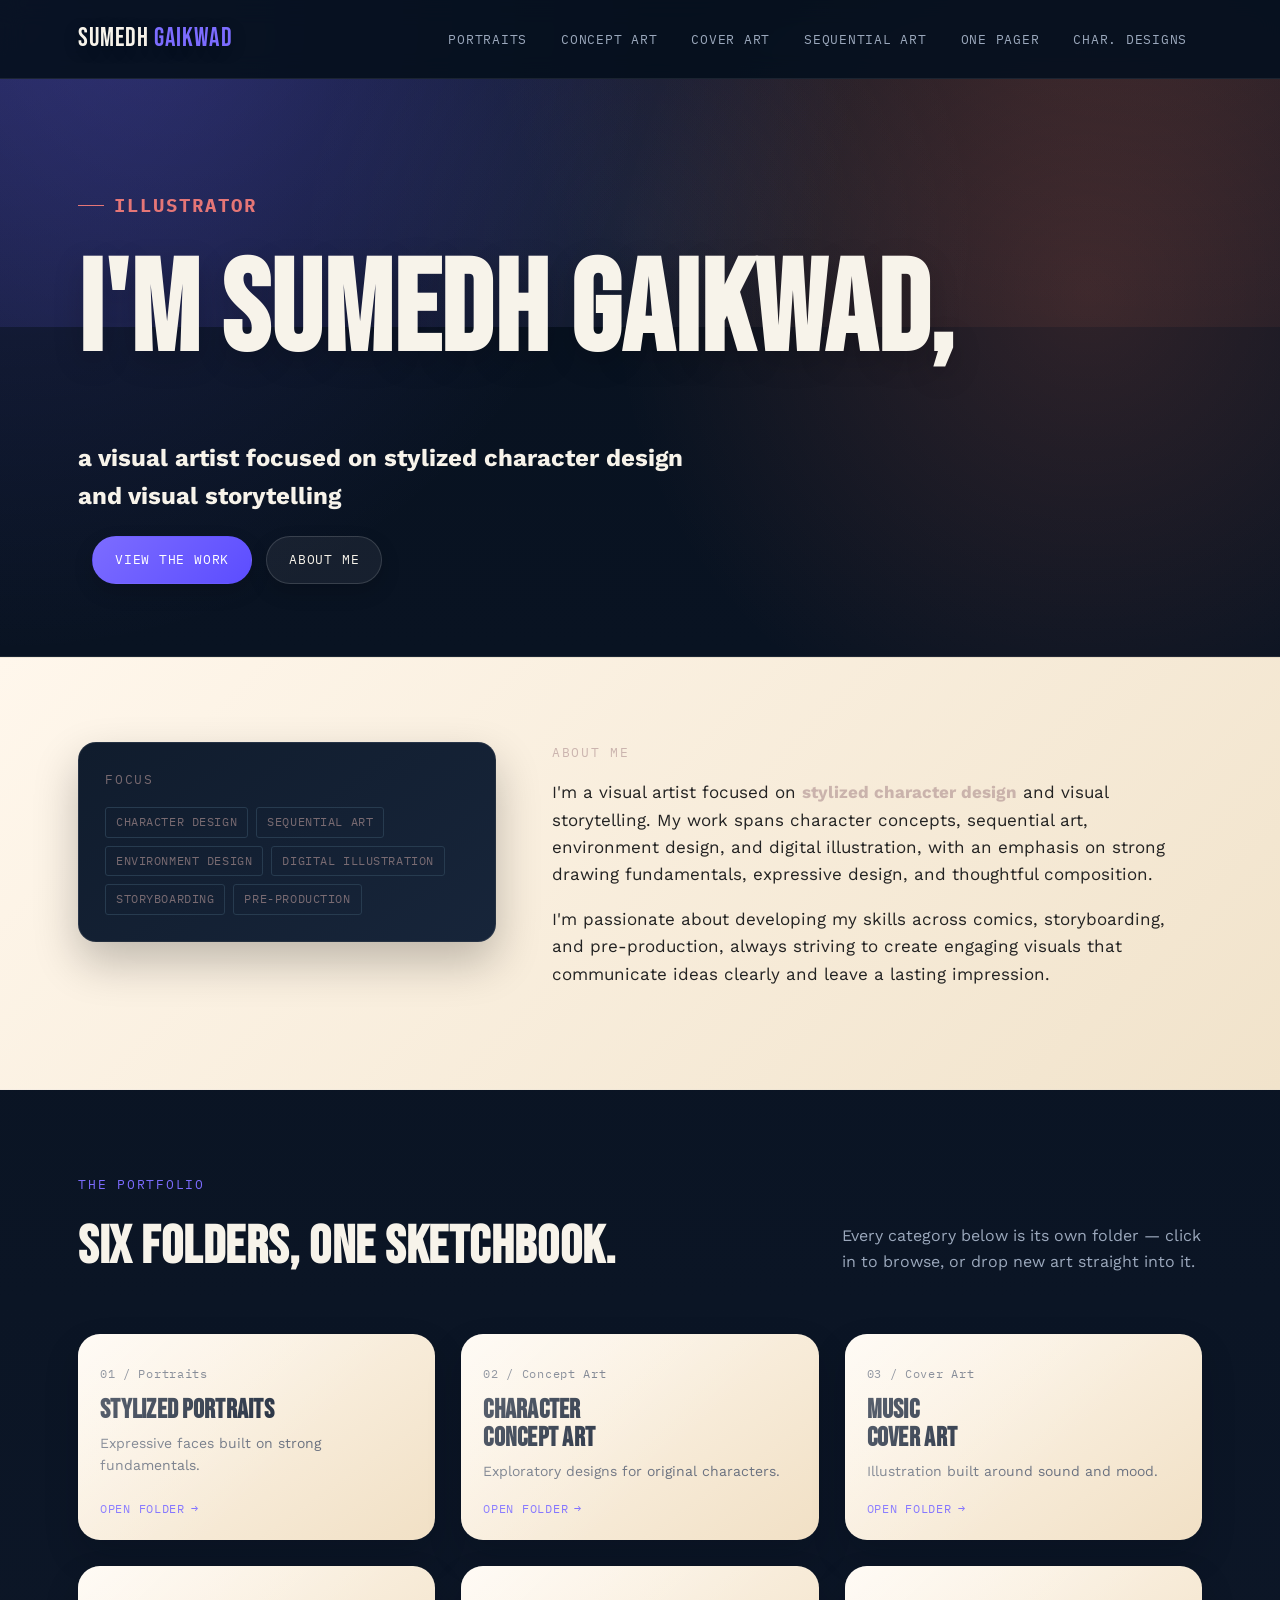
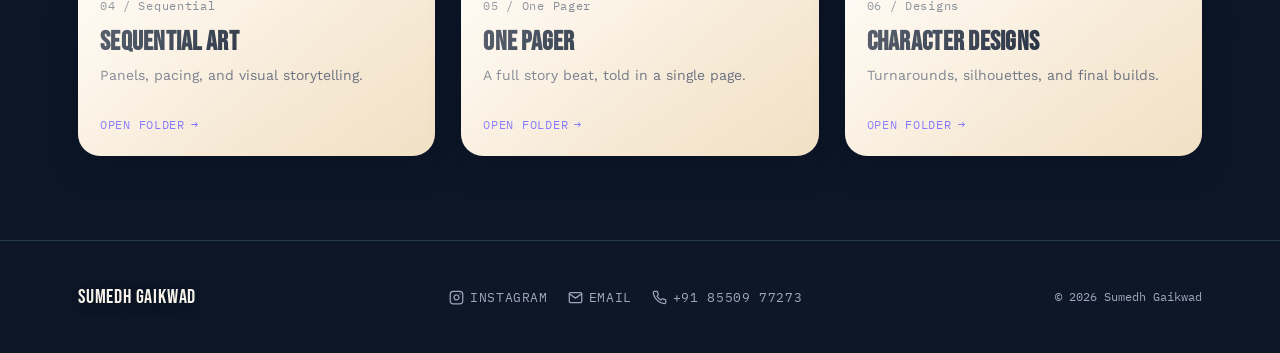
==== index.html @ c186ebf5 "Initial commit" ====
<!DOCTYPE html>
<html lang="en">

<head>
  <meta charset="UTF-8">
  <meta name="viewport" content="width=device-width, initial-scale=1.0">
  <title>Sumedh Gaikwad — Visual Artist Portfolio</title>
  <meta name="description"
    content="Sumedh Gaikwad — stylized character design and visual storytelling. Character concepts, sequential art, environment design, digital illustration.">
  <link rel="preconnect" href="https://fonts.googleapis.com">
  <link
    href="https://fonts.googleapis.com/css2?family=Bebas+Neue&family=Work+Sans:wght@400;500;600;700&family=IBM+Plex+Mono:wght@400;500&display=swap"
    rel="stylesheet">
  <link rel="stylesheet" href="css/style.css">
</head>

<body>

  <header class="site-header">
    <div class="header-inner">
      <a href="index.html" class="brand">SUMEDH <span>GAIKWAD</span></a>
      <button class="nav-toggle" aria-label="Toggle navigation" aria-expanded="false">☰</button>
      <nav class="folder-nav">
        <a href="portraits.html">Portraits</a>
        <a href="character-concept.html">Concept Art</a>
        <a href="music-covers.html">Cover Art</a>
        <a href="sequential-art.html">Sequential Art</a>
        <a href="one-pager.html">One Pager</a>
        <a href="character-designs.html">Char. Designs</a>
      </nav>
    </div>
  </header>

  <section class="hero">
    <div class="wrap">
      <div class="eyebrow">
        <h2>ILLUSTRATOR</h2>
      </div>
      <h1>I'm Sumedh Gaikwad,</h1><br><a>
        <h2>a visual artist focused on <span class="stroke">stylized character design</span><br>and visual storytelling
        </h2>

        <div class="hero-actions">
          <a href="character-designs.html" class="btn btn-primary">View the work</a>
          <a href="#about" class="btn btn-ghost">About me</a>
        </div>
    </div>
  </section>

  <section id="about" class="section-alt">
    <div class="wrap">
      <div class="about-grid">
        <div class="about-card reveal">
          <span class="section-label">Focus</span>
          <div class="tag-row">
            <span class="tag">Character Design</span>
            <span class="tag">Sequential Art</span>
            <span class="tag">Environment Design</span>
            <span class="tag">Digital Illustration</span>
            <span class="tag">Storyboarding</span>
            <span class="tag">Pre-production</span>
          </div>
        </div>
        <div class="about-copy reveal">
          <span class="section-label">About Me</span>
          <p>I'm a visual artist focused on <strong>stylized character design</strong> and visual storytelling. My work
            spans character concepts, sequential art, environment design, and digital illustration, with an emphasis on
            strong drawing fundamentals, expressive design, and thoughtful composition.</p>
          <p>I'm passionate about developing my skills across comics, storyboarding, and pre-production, always striving
            to create engaging visuals that communicate ideas clearly and leave a lasting impression.</p>
        </div>
      </div>
    </div>
  </section>

  <section>
    <div class="wrap">
      <div class="section-head reveal">
        <div>
          <span class="section-label">The Portfolio</span>
          <h2>Six folders, one sketchbook.</h2>
        </div>
        <p class="muted" style="max-width:360px;">Every category below is its own folder — click in to browse, or drop
          new art straight into it.</p>
      </div>

      <div class="folder-grid">
        <a href="portraits.html" class="folder-card reveal">
          <div>
            <span class="fc-index">01 / Portraits</span>
            <h3>Stylized Portraits</h3>
            <p>Expressive faces built on strong fundamentals.</p>
          </div>
          <span class="fc-link">Open folder <span class="arrow">→</span></span>
        </a>

        <a href="character-concept.html" class="folder-card reveal">
          <div>
            <span class="fc-index">02 / Concept Art</span>
            <h3>Character<br>Concept Art</h3>
            <p>Exploratory designs for original characters.</p>
          </div>
          <span class="fc-link">Open folder <span class="arrow">→</span></span>
        </a>

        <a href="music-covers.html" class="folder-card reveal">
          <div>
            <span class="fc-index">03 / Cover Art</span>
            <h3>Music<br>Cover Art</h3>
            <p>Illustration built around sound and mood.</p>
          </div>
          <span class="fc-link">Open folder <span class="arrow">→</span></span>
        </a>

        <a href="sequential-art.html" class="folder-card reveal">
          <div>
            <span class="fc-index">04 / Sequential</span>
            <h3>Sequential Art</h3>
            <p>Panels, pacing, and visual storytelling.</p>
          </div>
          <span class="fc-link">Open folder <span class="arrow">→</span></span>
        </a>

        <a href="one-pager.html" class="folder-card reveal">
          <div>
            <span class="fc-index">05 / One Pager</span>
            <h3>One Pager</h3>
            <p>A full story beat, told in a single page.</p>
          </div>
          <span class="fc-link">Open folder <span class="arrow">→</span></span>
        </a>

        <a href="character-designs.html" class="folder-card reveal">
          <div>
            <span class="fc-index">06 / Designs</span>
            <h3>Character Designs</h3>
            <p>Turnarounds, silhouettes, and final builds.</p>
          </div>
          <span class="fc-link">Open folder <span class="arrow">→</span></span>
        </a>
      </div>
    </div>
  </section>

  <footer class="site-footer">
    <div class="wrap footer-inner">
      <span class="brand">SUMEDH GAIKWAD</span>
      <nav class="footer-links">
        <a href="https://www.instagram.com/sumedh_g_arts?igsh=MWxkZ25kcnlwc3Y3Mg==" target="_blank" rel="noopener"><svg viewBox="0 0 24 24" fill="none" stroke="currentColor" stroke-width="2" stroke-linecap="round" stroke-linejoin="round"><rect x="2" y="2" width="20" height="20" rx="5" ry="5"></rect><path d="M16 11.37A4 4 0 1 1 12.63 8 4 4 0 0 1 16 11.37z"></path><line x1="17.5" y1="6.5" x2="17.51" y2="6.5"></line></svg> Instagram</a>
        <a href="mailto:sumedhgaikwad5123@gmail.com"><svg viewBox="0 0 24 24" fill="none" stroke="currentColor" stroke-width="2" stroke-linecap="round" stroke-linejoin="round"><path d="M4 4h16c1.1 0 2 .9 2 2v12c0 1.1-.9 2-2 2H4c-1.1 0-2-.9-2-2V6c0-1.1.9-2 2-2z"></path><polyline points="22,6 12,13 2,6"></polyline></svg> Email</a>
        <a href="tel:+918550977273"><svg viewBox="0 0 24 24" fill="none" stroke="currentColor" stroke-width="2" stroke-linecap="round" stroke-linejoin="round"><path d="M22 16.92v3a2 2 0 0 1-2.18 2 19.79 19.79 0 0 1-8.63-3.07 19.5 19.5 0 0 1-6-6 19.79 19.79 0 0 1-3.07-8.67A2 2 0 0 1 4.11 2h3a2 2 0 0 1 2 1.72 12.84 12.84 0 0 0 .7 2.81 2 2 0 0 1-.45 2.11L8.09 9.91a16 16 0 0 0 6 6l1.27-1.27a2 2 0 0 1 2.11-.45 12.84 12.84 0 0 0 2.81.7A2 2 0 0 1 22 16.92z"></path></svg> +91 85509 77273</a>
      </nav>
      <span class="muted" style="font-family: var(--mono); font-size: 12px;">© <span id="year"></span> Sumedh Gaikwad</span>
    </div>
  </footer>

  <script src="js/main.js"></script>
</body>

</html>
---- css/style.css ----
/* ===========================================================
   Sumedh Gaikwad — Portfolio
   Design tokens
   =========================================================== */
:root{
  --ink:        #07111F;
  --ink-soft:   #101C2D;
  --ink-elev:   #17253A;
  --paper:      #FFF7EC;
  --paper-dim:  #F4E4CC;
  --line:       #273B4F;
  --line-paper: #D7B98A;
  --ink-text:   #F7F3EA;
  --paper-text: #1E293B;
  --muted:      #9BA8BC;
  --muted-paper:#6B7280;
  --accent:     #7C6CFF;
  --accent-2:   #FF7A59;
  --accent-3:   #22C7A6;

  --display: 'Bebas Neue', 'Arial Narrow', sans-serif;
  --body:    'Work Sans', -apple-system, BlinkMacSystemFont, sans-serif;
  --mono:    'IBM Plex Mono', 'Courier New', monospace;

  --max: 1180px;
  --radius: 18px;
  --shadow: 0 20px 45px rgba(0,0,0,0.24);
}

*{ box-sizing: border-box; }
html{ scroll-behavior: smooth; }

body{
  margin:0;
  background:
    radial-gradient(circle at top left, rgba(124,108,255,0.18), transparent 28%),
    radial-gradient(circle at 85% 15%, rgba(255,122,89,0.16), transparent 24%),
    linear-gradient(180deg, var(--ink) 0%, #0D1728 100%);
  color: var(--ink-text);
  font-family: var(--body);
  font-size: 16px;
  line-height: 1.6;
  -webkit-font-smoothing: antialiased;
}

img{ max-width:100%; display:block; }
a{ color: inherit; text-decoration: none; }

@media (prefers-reduced-motion: reduce){
  *{ animation-duration: 0.001ms !important; animation-iteration-count: 1 !important; transition-duration: 0.001ms !important; scroll-behavior:auto !important; }
}

:focus-visible{
  outline: 2px solid var(--accent);
  outline-offset: 3px;
}

.wrap{
  max-width: var(--max);
  margin: 0 auto;
  padding: 0 28px;
}

/* ===========================================================
   Header / Folder-tab navigation (signature element)
   =========================================================== */
.site-header{
  position: sticky;
  top: 0;
  z-index: 50;
  background: rgba(7, 17, 31, 0.85);
  backdrop-filter: blur(12px);
  border-bottom: 1px solid rgba(255,255,255,0.08);
}

.header-inner{
  display:flex;
  align-items: center;
  justify-content: space-between;
  gap: 24px;
  padding: 18px 28px;
  max-width: var(--max);
  margin: 0 auto;
}

.brand{
  font-family: var(--display);
  font-size: 26px;
  letter-spacing: 0.04em;
  white-space: nowrap;
  text-shadow: 0 4px 16px rgba(0,0,0,0.25);
}
.brand span{ color: var(--accent); }

.nav-toggle{
  display:none;
  background:none;
  border: 1px solid var(--line);
  color: var(--ink-text);
  width: 42px;
  height: 38px;
  border-radius: 4px;
  font-size: 18px;
  cursor: pointer;
}

.folder-nav{
  display:flex;
  gap: 4px;
  flex-wrap: wrap;
}

.folder-nav a{
  position: relative;
  font-family: var(--mono);
  font-size: 12.5px;
  text-transform: uppercase;
  letter-spacing: 0.06em;
  color: var(--muted);
  padding: 9px 14px 8px;
  border: 1px solid transparent;
  border-radius: 999px;
  transition: color .18s ease, background .18s ease, transform .18s ease;
}

.folder-nav a:hover{
  color: var(--ink-text);
  background: var(--ink-soft);
}

.folder-nav a.active{
  color: var(--ink);
  background: var(--paper);
}

/* ===========================================================
   Hero
   =========================================================== */
.hero{
  position: relative;
  padding: 96px 0 72px;
  overflow: hidden;
  border-bottom: 1px solid rgba(255,255,255,0.08);
}

.hero::before{
  content:"";
  position:absolute;
  inset: -40% -10% auto -10%;
  height: 480px;
  background:
    radial-gradient(circle at 18% 30%, rgba(108,99,255,0.26), transparent 55%),
    radial-gradient(circle at 82% 10%, rgba(255,122,89,0.18), transparent 50%),
    radial-gradient(circle at 50% 80%, rgba(255,255,255,0.05), transparent 40%);
  pointer-events:none;
}

.eyebrow{
  font-family: var(--mono);
  font-size: 12.5px;
  letter-spacing: 0.16em;
  text-transform: uppercase;
  color: var(--accent-2);
  display:flex;
  align-items:center;
  gap: 10px;
  margin-bottom: 18px;
}
.eyebrow::before{
  content:"";
  width: 26px;
  height: 1px;
  background: var(--accent-2);
}

.hero h1{
  font-family: var(--display);
  font-size: clamp(58px, 10vw, 128px);
  line-height: 0.92;
  letter-spacing: 0.01em;
  margin: 0 0 22px;
  position: relative;
  z-index: 1;
  text-shadow: 0 10px 30px rgba(0,0,0,0.2);
}
.hero h1 .stroke{
  -webkit-text-stroke: 1.5px var(--ink-text);
  color: transparent;
}

.hero-sub{
  max-width: 640px;
  font-size: 18px;
  color: var(--muted);
  margin-bottom: 34px;
}

.hero-actions{
  display:flex;
  gap: 14px;
  flex-wrap: wrap;
}

.btn{
  font-family: var(--mono);
  font-size: 13px;
  text-transform: uppercase;
  letter-spacing: 0.06em;
  padding: 13px 22px;
  border-radius: 999px;
  border: 1px solid rgba(255,255,255,0.14);
  cursor: pointer;
  transition: transform .15s ease, background .15s ease, border-color .15s ease, box-shadow .15s ease;
  display:inline-flex;
  align-items:center;
  gap: 8px;
  box-shadow: 0 8px 20px rgba(0,0,0,0.16);
}
.btn:hover{ transform: translateY(-2px); }

.btn-primary{
  background: linear-gradient(135deg, var(--accent) 0%, #5C4DFF 100%);
  border-color: transparent;
  color: #fff;
}
.btn-primary:hover{ background: linear-gradient(135deg, #5C4DFF 0%, var(--accent) 100%); }

.btn-ghost{
  background: rgba(255,255,255,0.06);
  color: var(--ink-text);
}
.btn-ghost:hover{ border-color: rgba(255,255,255,0.28); background: rgba(255,255,255,0.1); }

/* ===========================================================
   Section scaffolding
   =========================================================== */
section{ padding: 84px 0; }
.section-alt{
  background: linear-gradient(135deg, #FFF7EC 0%, #F1E3CB 100%);
  color: var(--paper-text);
  border-top: 1px solid rgba(0,0,0,0.04);
  border-bottom: 1px solid rgba(0,0,0,0.04);
}
.section-alt .muted{ color: var(--muted-paper); }
.section-alt .divider{ background: var(--line-paper); }
.section-alt .section-label,
.section-alt .about-copy p,
.section-alt .about-copy strong,
.section-alt .about-copy .tag,
.section-alt .about-card .tag,
.section-alt .about-card .section-label{
  color: #b19393a4;
}
.section-alt .about-copy p{
  color: #222222;
}

.section-head{
  display:flex;
  justify-content: space-between;
  align-items: flex-end;
  gap: 24px;
  margin-bottom: 44px;
  flex-wrap: wrap;
}

.section-label{
  font-family: var(--mono);
  font-size: 12.5px;
  letter-spacing: 0.14em;
  text-transform: uppercase;
  color: var(--accent);
  margin-bottom: 10px;
  display:block;
}

.section-head h2{
  font-family: var(--display);
  font-size: clamp(34px, 5vw, 54px);
  margin: 0;
  letter-spacing: 0.01em;
}

.muted{ color: var(--muted); }

.divider{
  height: 1px;
  background: var(--line);
  border:none;
  margin: 0;
}

/* ===========================================================
   About
   =========================================================== */
.about-grid{
  display:grid;
  grid-template-columns: 0.9fr 1.4fr;
  gap: 56px;
  align-items: start;
}

.about-card{
  background: linear-gradient(145deg, var(--ink-soft) 0%, var(--ink-elev) 100%);
  border: 1px solid rgba(255,255,255,0.08);
  border-radius: var(--radius);
  padding: 26px;
  transform: rotate(-1.2deg);
  box-shadow: var(--shadow);
}
.about-card .tag-row{
  display:flex;
  flex-wrap:wrap;
  gap:8px;
  margin-top: 18px;
}
.tag{
  font-family: var(--mono);
  font-size: 11.5px;
  text-transform: uppercase;
  letter-spacing: 0.05em;
  padding: 5px 10px;
  border: 1px solid var(--line);
  border-radius: 3px;
  color: var(--muted);
}

.about-copy p{
  font-size: 17px;
  color: var(--muted);
  max-width: 640px;
}
.about-copy p + p{ margin-top: 18px; }
.about-copy strong{ color: var(--ink-text); }

/* ===========================================================
   Folder grid (index page — category cards / literal folders)
   =========================================================== */
.folder-grid{
  display:grid;
  grid-template-columns: repeat(3, 1fr);
  gap: 26px;
}

.folder-card{
  position: relative;
  background: linear-gradient(145deg, #FFF9F0 0%, #F1E0C5 100%);
  color: var(--paper-text);
  border-radius: 22px;
  padding: 26px 22px 22px;
  min-height: 190px;
  display:flex;
  flex-direction: column;
  justify-content: space-between;
  transform: rotate(var(--tilt, -1.5deg));
  transition: transform .25s ease, box-shadow .25s ease;
  box-shadow: 0 16px 34px rgba(6, 12, 20, 0.2);
  overflow: hidden;
}
.folder-card:nth-child(2n){ --tilt: 1.6deg; }
.folder-card:nth-child(3n){ --tilt: -0.6deg; }
.folder-card:hover{
  transform: rotate(0deg) translateY(-6px);
  box-shadow: 0 20px 40px rgba(15, 23, 36, 0.28);
}
.folder-card::before{
  content:"";
  position:absolute;
  inset: 0;
  background: linear-gradient(135deg, rgba(255,255,255,0.35), transparent 60%);
  pointer-events:none;
}

.folder-card .fc-index{
  font-family: var(--mono);
  font-size: 11.5px;
  color: var(--muted-paper);
  letter-spacing: 0.06em;
}
.folder-card h3{
  font-family: var(--display);
  font-size: 27px;
  letter-spacing: 0.01em;
  margin: 10px 0 8px;
  line-height: 1.05;
}
.folder-card p{
  font-size: 14px;
  color: var(--muted-paper);
  margin: 0 0 16px;
}
.folder-card .fc-link{
  font-family: var(--mono);
  font-size: 12px;
  text-transform: uppercase;
  letter-spacing: 0.06em;
  display:inline-flex;
  align-items:center;
  gap:6px;
  color: var(--accent);
}
.folder-card .fc-link .arrow{ transition: transform .18s ease; }
.folder-card:hover .fc-link .arrow{ transform: translateX(4px); }

/* ===========================================================
   Gallery grid (category pages)
   =========================================================== */
.gallery-toolbar{
  display:flex;
  align-items:center;
  justify-content: space-between;
  gap: 16px;
  margin-bottom: 30px;
  flex-wrap: wrap;
  padding: 8px 0;
}
.upload-controls{
  display:flex;
  align-items:center;
  gap: 10px;
  flex-wrap: wrap;
  margin-left: 12px;
}
.upload-button{
  display:inline-flex;
  align-items:center;
  gap: 8px;
  padding: 9px 14px;
  border: 1px solid rgba(255,255,255,0.16);
  border-radius: 999px;
  color: var(--ink-text);
  background: linear-gradient(135deg, rgba(124,108,255,0.18), rgba(255,122,89,0.16));
  font-family: var(--mono);
  font-size: 11.5px;
  text-transform: uppercase;
  letter-spacing: 0.06em;
  cursor: pointer;
  box-shadow: 0 10px 24px rgba(0,0,0,0.18);
}
.upload-button:hover{
  transform: translateY(-1px);
  background: linear-gradient(135deg, rgba(124,108,255,0.24), rgba(255,122,89,0.2));
}
.upload-input{
  display:none;
}
.upload-help{
  font-family: var(--mono);
  font-size: 11px;
  color: var(--muted);
}
.count-pill{
  font-family: var(--mono);
  font-size: 12px;
  color: var(--muted);
  border: 1px solid rgba(255,255,255,0.12);
  padding: 7px 12px;
  border-radius: 999px;
  background: rgba(255,255,255,0.04);
}

.gallery-grid{
  display:grid;
  grid-template-columns: repeat(3, 1fr);
  gap: 20px;
}

.art-card{
  position: relative;
  background: var(--ink-soft);
  border: 1px solid rgba(255,255,255,0.08);
  border-radius: 18px;
  overflow: hidden;
  aspect-ratio: 4/5;
  cursor: pointer;
  transform: rotate(var(--tilt, 0deg));
  transition: transform .22s ease, border-color .22s ease, box-shadow .22s ease;
  box-shadow: 0 14px 32px rgba(0,0,0,0.2);
}
.art-card:nth-child(3n+1){ --tilt: -1deg; }
.art-card:nth-child(3n+2){ --tilt: 0.8deg; }
.art-card:nth-child(3n+3){ --tilt: -0.4deg; }
.art-card:hover{ transform: rotate(0deg) translateY(-4px); border-color: var(--accent); box-shadow: 0 18px 36px rgba(0,0,0,0.26); }

.art-card img{
  width:100%; height:100%; object-fit: cover;
  transition: transform .35s ease;
}
.art-card:hover img{ transform: scale(1.045); }

.art-card .caption{
  position:absolute; left:0; right:0; bottom:0;
  padding: 10px 12px;
  font-family: var(--mono);
  font-size: 11.5px;
  color: var(--ink-text);
  background: linear-gradient(0deg, rgba(0,0,0,0.75), transparent);
}

.empty-state{
  border: 1px dashed rgba(255,255,255,0.16);
  border-radius: 20px;
  padding: 60px 30px;
  text-align:center;
  background: rgba(255,255,255,0.03);
}
.empty-state h3{
  font-family: var(--display);
  font-size: 30px;
  margin: 0 0 10px;
}
.empty-state p{ color: var(--muted); max-width: 480px; margin: 0 auto 6px; }
.empty-state code{
  font-family: var(--mono);
  background: var(--ink);
  border: 1px solid var(--line);
  padding: 2px 7px;
  border-radius: 3px;
  color: var(--accent-2);
}

/* ===========================================================
   Lightbox
   =========================================================== */
.lightbox{
  position: fixed; inset:0;
  background: rgba(10,9,7,0.92);
  display:none;
  align-items:center; justify-content:center;
  z-index: 200;
  padding: 40px;
}
.lightbox.open{ display:flex; }
.lightbox img{
  max-width: 90vw; max-height: 84vh;
  border-radius: 6px;
  box-shadow: 0 20px 60px rgba(0,0,0,0.5);
}
.lightbox-close{
  position:absolute; top: 26px; right: 30px;
  font-family: var(--mono);
  color: var(--ink-text);
  background: var(--ink-soft);
  border: 1px solid var(--line);
  width: 40px; height:40px;
  border-radius: 50%;
  cursor:pointer;
  font-size: 18px;
}
.lightbox-caption{
  position:absolute; bottom: 30px; left:50%; transform: translateX(-50%);
  font-family: var(--mono);
  font-size: 12.5px;
  color: var(--muted);
}

/* ===========================================================
   Footer
   =========================================================== */
.site-footer{
  border-top: 1px solid var(--line);
  padding: 40px 0;
}
.footer-inner{
  display:flex;
  justify-content: space-between;
  align-items:center;
  flex-wrap: wrap;
  gap: 14px;
}
.footer-inner .brand{ font-size: 20px; }
.footer-links{ display:flex; gap: 20px; align-items: center; }
.footer-links a{
  display: inline-flex;
  align-items: center;
  gap: 6px;
  font-family: var(--mono);
  font-size: 12.5px;
  text-transform: uppercase;
  letter-spacing: 0.05em;
  color: var(--muted);
  transition: color 0.15s ease;
}
.footer-links a:hover{ color: var(--ink-text); }
.footer-links a svg {
  width: 15px;
  height: 15px;
  flex-shrink: 0;
}

/* ===========================================================
   Scroll reveal
   =========================================================== */
.reveal{
  opacity: 0;
  transform: translateY(18px);
  transition: opacity .6s ease, transform .6s ease;
}
.reveal.in{ opacity: 1; transform: translateY(0); }

/* ===========================================================
   Category page hero (smaller)
   =========================================================== */
.cat-hero{
  padding: 56px 0 44px;
  border-bottom: 1px solid var(--line);
}
.cat-hero .eyebrow{ margin-bottom: 14px; }
.cat-hero h1{
  font-family: var(--display);
  font-size: clamp(44px, 7vw, 80px);
  line-height: 0.95;
  margin: 0 0 14px;
}
.cat-hero p{ max-width: 620px; color: var(--muted); font-size: 17px; }

/* ===========================================================
   Responsive
   =========================================================== */
@media (max-width: 900px){
  .about-grid{ grid-template-columns: 1fr; }
  .folder-grid{ grid-template-columns: repeat(2, 1fr); }
  .gallery-grid{ grid-template-columns: repeat(2, 1fr); }
}

@media (max-width: 720px){
  .header-inner{ padding: 14px 20px; }
  .nav-toggle{ display:block; }
  .folder-nav{
    display:none;
    position: absolute;
    top: 100%; left:0; right:0;
    background: var(--ink);
    border-bottom: 1px solid var(--line);
    flex-direction: column;
    padding: 8px 20px 16px;
  }
  .folder-nav.open{ display:flex; }
  .folder-nav a{ clip-path:none; border-bottom: 1px solid var(--line); padding: 12px 4px; }
  .folder-nav a.active{ background:none; color: var(--accent); }

  .hero{ padding: 64px 0 48px; }
  section{ padding: 60px 0; }
  .folder-grid{ grid-template-columns: 1fr; }
  .gallery-grid{ grid-template-columns: 1fr; }
  .footer-inner{ flex-direction: column; align-items: flex-start; }
}
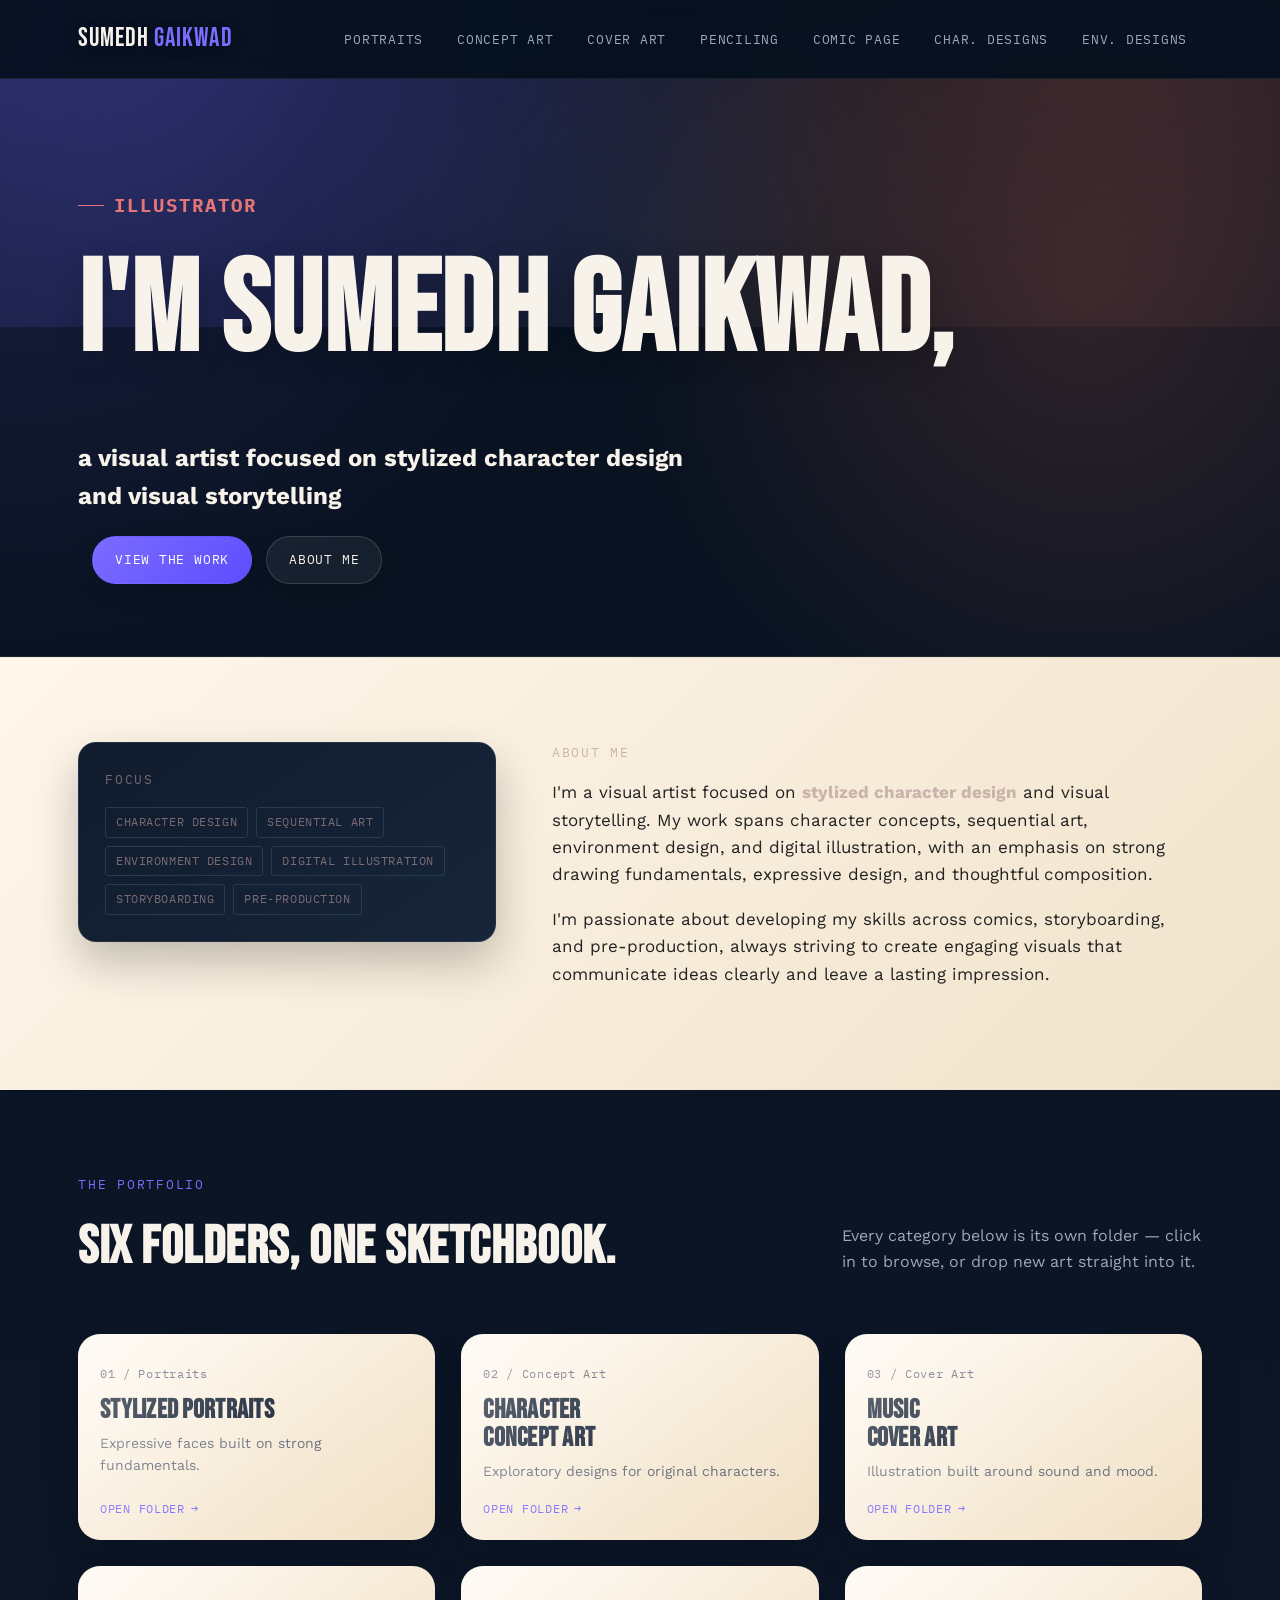
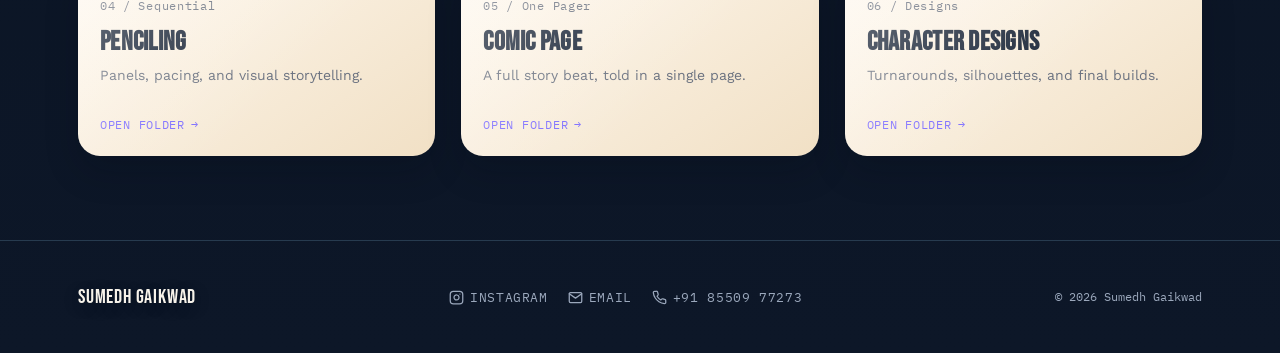
==== commit b2a620d9: "Initial commit" ====
--- a/index.html
+++ b/index.html
@@ -24,9 +24,10 @@
         <a href="portraits.html">Portraits</a>
         <a href="character-concept.html">Concept Art</a>
         <a href="music-covers.html">Cover Art</a>
-        <a href="sequential-art.html">Sequential Art</a>
-        <a href="one-pager.html">One Pager</a>
+        <a href="sequential-art.html">Penciling</a>
+        <a href="one-pager.html">Comic Page</a>
         <a href="character-designs.html">Char. Designs</a>
+        <a href="Environment-designs.html">Env. Designs</a>
       </nav>
     </div>
   </header>
@@ -115,7 +116,7 @@
         <a href="sequential-art.html" class="folder-card reveal">
           <div>
             <span class="fc-index">04 / Sequential</span>
-            <h3>Sequential Art</h3>
+            <h3>Penciling</h3>
             <p>Panels, pacing, and visual storytelling.</p>
           </div>
           <span class="fc-link">Open folder <span class="arrow">→</span></span>
@@ -124,7 +125,7 @@
         <a href="one-pager.html" class="folder-card reveal">
           <div>
             <span class="fc-index">05 / One Pager</span>
-            <h3>One Pager</h3>
+            <h3>Comic Page</h3>
             <p>A full story beat, told in a single page.</p>
           </div>
           <span class="fc-link">Open folder <span class="arrow">→</span></span>
--- a/css/style.css
+++ b/css/style.css
@@ -449,6 +449,41 @@
   font-size: 11px;
   color: var(--muted);
 }
+
+/* toolbar delete button removed — per-image delete remains */
+
+/* Selection-mode controls */
+.select-toggle-btn,
+.delete-selected-btn{
+  display:inline-flex;
+  align-items:center;
+  gap:8px;
+  padding: 9px 12px;
+  border: 1px solid rgba(255,255,255,0.12);
+  border-radius: 999px;
+  color: var(--ink-text);
+  background: rgba(255,255,255,0.02);
+  font-family: var(--mono);
+  font-size: 11.5px;
+  text-transform: uppercase;
+  letter-spacing: 0.06em;
+  cursor: pointer;
+}
+.select-toggle-btn.active{ background: rgba(124,108,255,0.14); }
+.delete-selected-btn[disabled]{ opacity: 0.5; cursor: default; }
+.selected-count{ margin-left:8px; font-weight:700; }
+
+/* Per-card selection checkbox */
+.art-card .select-checkbox{
+  position: absolute;
+  top: 10px;
+  left: 10px;
+  width: 20px;
+  height: 20px;
+  z-index: 40;
+}
+.art-card.selected{ outline: 3px solid rgba(124,108,255,0.22); transform: translateY(-4px); }
+.gallery-grid.select-mode .art-card .select-checkbox{ display: block; }
 .count-pill{
   font-family: var(--mono);
   font-size: 12px;
@@ -496,6 +531,25 @@
   color: var(--ink-text);
   background: linear-gradient(0deg, rgba(0,0,0,0.75), transparent);
 }
+
+.art-card .delete-btn{
+  position: absolute;
+  top: 10px;
+  right: 10px;
+  width: 36px;
+  height: 36px;
+  border-radius: 50%;
+  border: 1px solid rgba(255,255,255,0.12);
+  background: rgba(0,0,0,0.45);
+  color: var(--ink-text);
+  font-family: var(--mono);
+  font-size: 14px;
+  display: inline-flex;
+  align-items: center;
+  justify-content: center;
+  cursor: pointer;
+}
+.art-card .delete-btn:hover{ background: rgba(255,80,80,0.12); transform: translateY(-1px); }
 
 .empty-state{
   border: 1px dashed rgba(255,255,255,0.16);
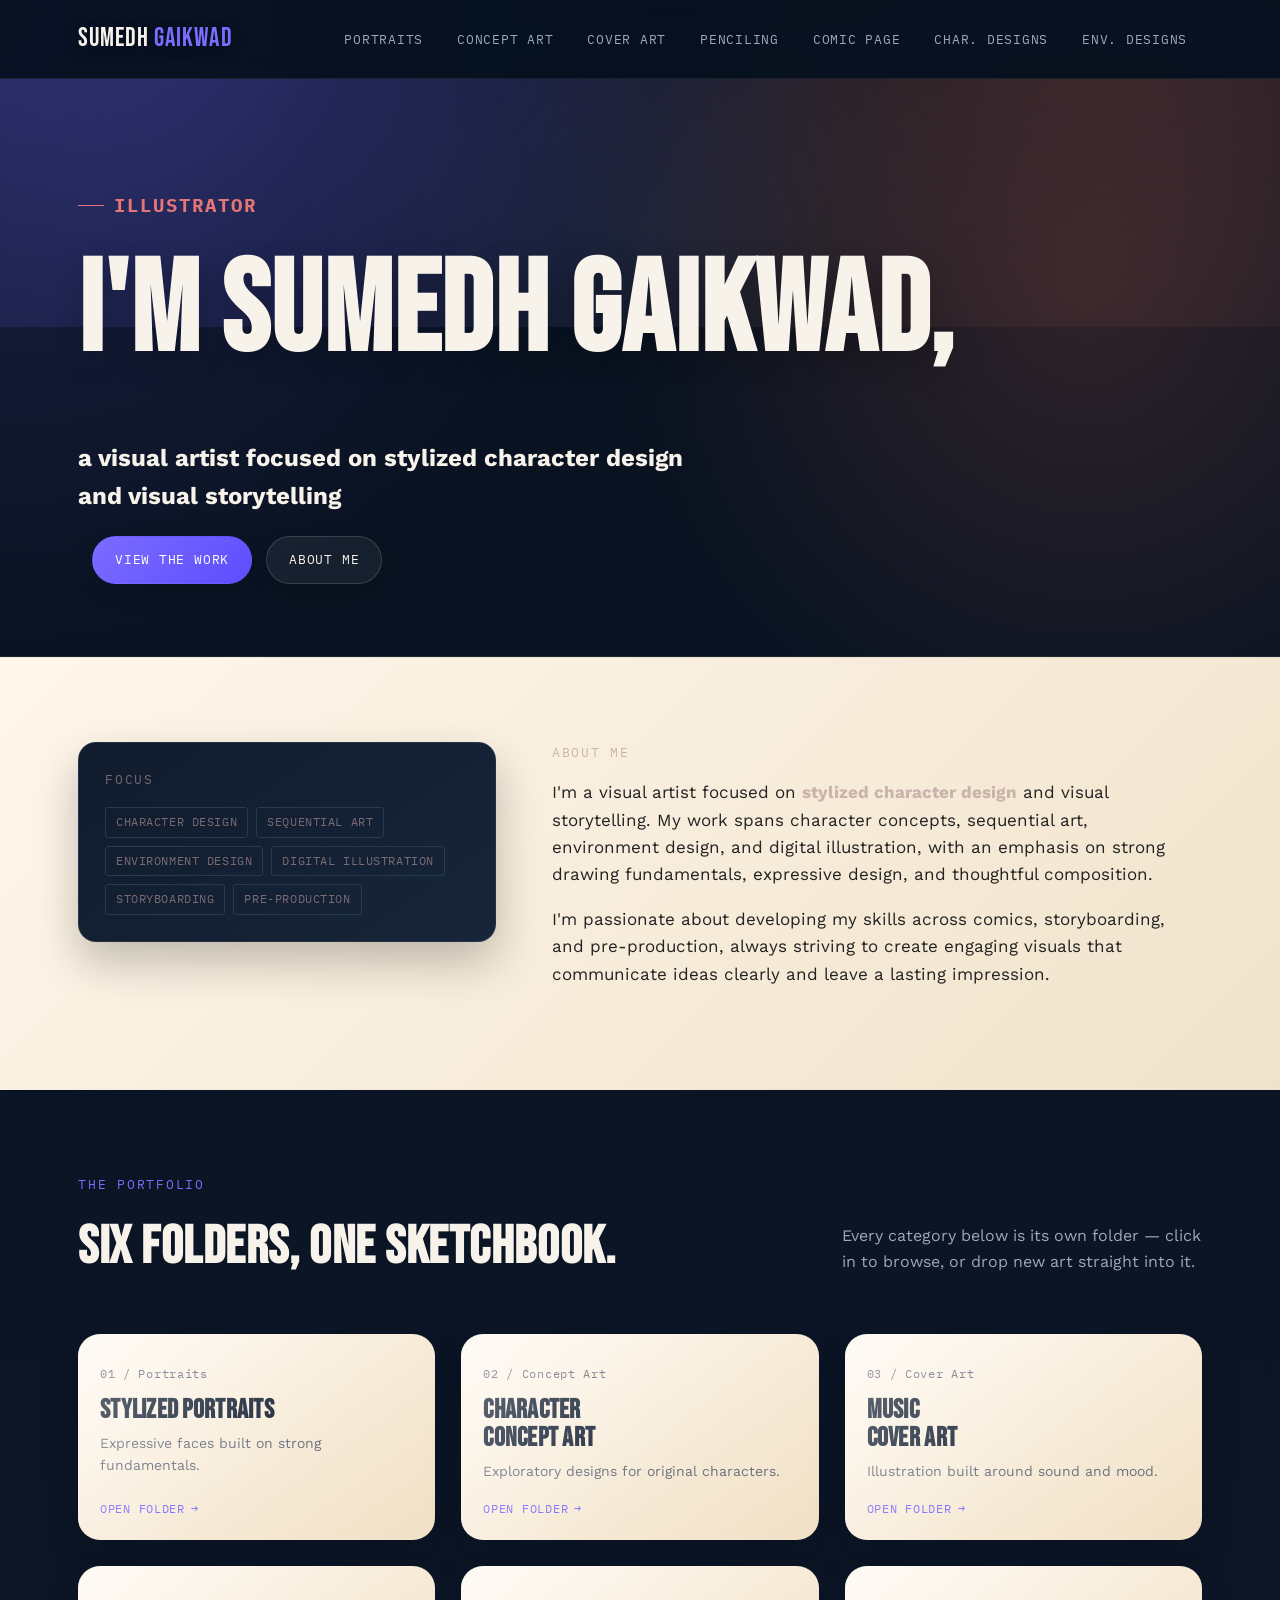
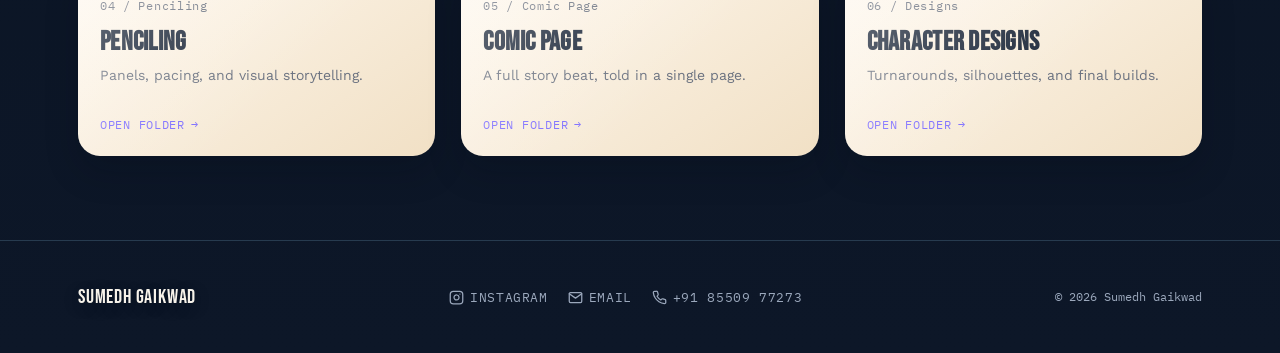
==== commit 5aece1b8: "Initial commit" ====
--- a/index.html
+++ b/index.html
@@ -115,7 +115,7 @@
 
         <a href="sequential-art.html" class="folder-card reveal">
           <div>
-            <span class="fc-index">04 / Sequential</span>
+            <span class="fc-index">04 / Penciling</span>
             <h3>Penciling</h3>
             <p>Panels, pacing, and visual storytelling.</p>
           </div>
@@ -124,7 +124,7 @@
 
         <a href="one-pager.html" class="folder-card reveal">
           <div>
-            <span class="fc-index">05 / One Pager</span>
+            <span class="fc-index">05 / Comic Page</span>
             <h3>Comic Page</h3>
             <p>A full story beat, told in a single page.</p>
           </div>
@@ -147,11 +147,27 @@
     <div class="wrap footer-inner">
       <span class="brand">SUMEDH GAIKWAD</span>
       <nav class="footer-links">
-        <a href="https://www.instagram.com/sumedh_g_arts?igsh=MWxkZ25kcnlwc3Y3Mg==" target="_blank" rel="noopener"><svg viewBox="0 0 24 24" fill="none" stroke="currentColor" stroke-width="2" stroke-linecap="round" stroke-linejoin="round"><rect x="2" y="2" width="20" height="20" rx="5" ry="5"></rect><path d="M16 11.37A4 4 0 1 1 12.63 8 4 4 0 0 1 16 11.37z"></path><line x1="17.5" y1="6.5" x2="17.51" y2="6.5"></line></svg> Instagram</a>
-        <a href="mailto:sumedhgaikwad5123@gmail.com"><svg viewBox="0 0 24 24" fill="none" stroke="currentColor" stroke-width="2" stroke-linecap="round" stroke-linejoin="round"><path d="M4 4h16c1.1 0 2 .9 2 2v12c0 1.1-.9 2-2 2H4c-1.1 0-2-.9-2-2V6c0-1.1.9-2 2-2z"></path><polyline points="22,6 12,13 2,6"></polyline></svg> Email</a>
-        <a href="tel:+918550977273"><svg viewBox="0 0 24 24" fill="none" stroke="currentColor" stroke-width="2" stroke-linecap="round" stroke-linejoin="round"><path d="M22 16.92v3a2 2 0 0 1-2.18 2 19.79 19.79 0 0 1-8.63-3.07 19.5 19.5 0 0 1-6-6 19.79 19.79 0 0 1-3.07-8.67A2 2 0 0 1 4.11 2h3a2 2 0 0 1 2 1.72 12.84 12.84 0 0 0 .7 2.81 2 2 0 0 1-.45 2.11L8.09 9.91a16 16 0 0 0 6 6l1.27-1.27a2 2 0 0 1 2.11-.45 12.84 12.84 0 0 0 2.81.7A2 2 0 0 1 22 16.92z"></path></svg> +91 85509 77273</a>
+        <a href="https://www.instagram.com/sumedh_g_arts?igsh=MWxkZ25kcnlwc3Y3Mg==" target="_blank" rel="noopener"><svg
+            viewBox="0 0 24 24" fill="none" stroke="currentColor" stroke-width="2" stroke-linecap="round"
+            stroke-linejoin="round">
+            <rect x="2" y="2" width="20" height="20" rx="5" ry="5"></rect>
+            <path d="M16 11.37A4 4 0 1 1 12.63 8 4 4 0 0 1 16 11.37z"></path>
+            <line x1="17.5" y1="6.5" x2="17.51" y2="6.5"></line>
+          </svg> Instagram</a>
+        <a href="mailto:sumedhgaikwad5123@gmail.com"><svg viewBox="0 0 24 24" fill="none" stroke="currentColor"
+            stroke-width="2" stroke-linecap="round" stroke-linejoin="round">
+            <path d="M4 4h16c1.1 0 2 .9 2 2v12c0 1.1-.9 2-2 2H4c-1.1 0-2-.9-2-2V6c0-1.1.9-2 2-2z"></path>
+            <polyline points="22,6 12,13 2,6"></polyline>
+          </svg> Email</a>
+        <a href="tel:+918550977273"><svg viewBox="0 0 24 24" fill="none" stroke="currentColor" stroke-width="2"
+            stroke-linecap="round" stroke-linejoin="round">
+            <path
+              d="M22 16.92v3a2 2 0 0 1-2.18 2 19.79 19.79 0 0 1-8.63-3.07 19.5 19.5 0 0 1-6-6 19.79 19.79 0 0 1-3.07-8.67A2 2 0 0 1 4.11 2h3a2 2 0 0 1 2 1.72 12.84 12.84 0 0 0 .7 2.81 2 2 0 0 1-.45 2.11L8.09 9.91a16 16 0 0 0 6 6l1.27-1.27a2 2 0 0 1 2.11-.45 12.84 12.84 0 0 0 2.81.7A2 2 0 0 1 22 16.92z">
+            </path>
+          </svg> +91 85509 77273</a>
       </nav>
-      <span class="muted" style="font-family: var(--mono); font-size: 12px;">© <span id="year"></span> Sumedh Gaikwad</span>
+      <span class="muted" style="font-family: var(--mono); font-size: 12px;">© <span id="year"></span> Sumedh
+        Gaikwad</span>
     </div>
   </footer>
 
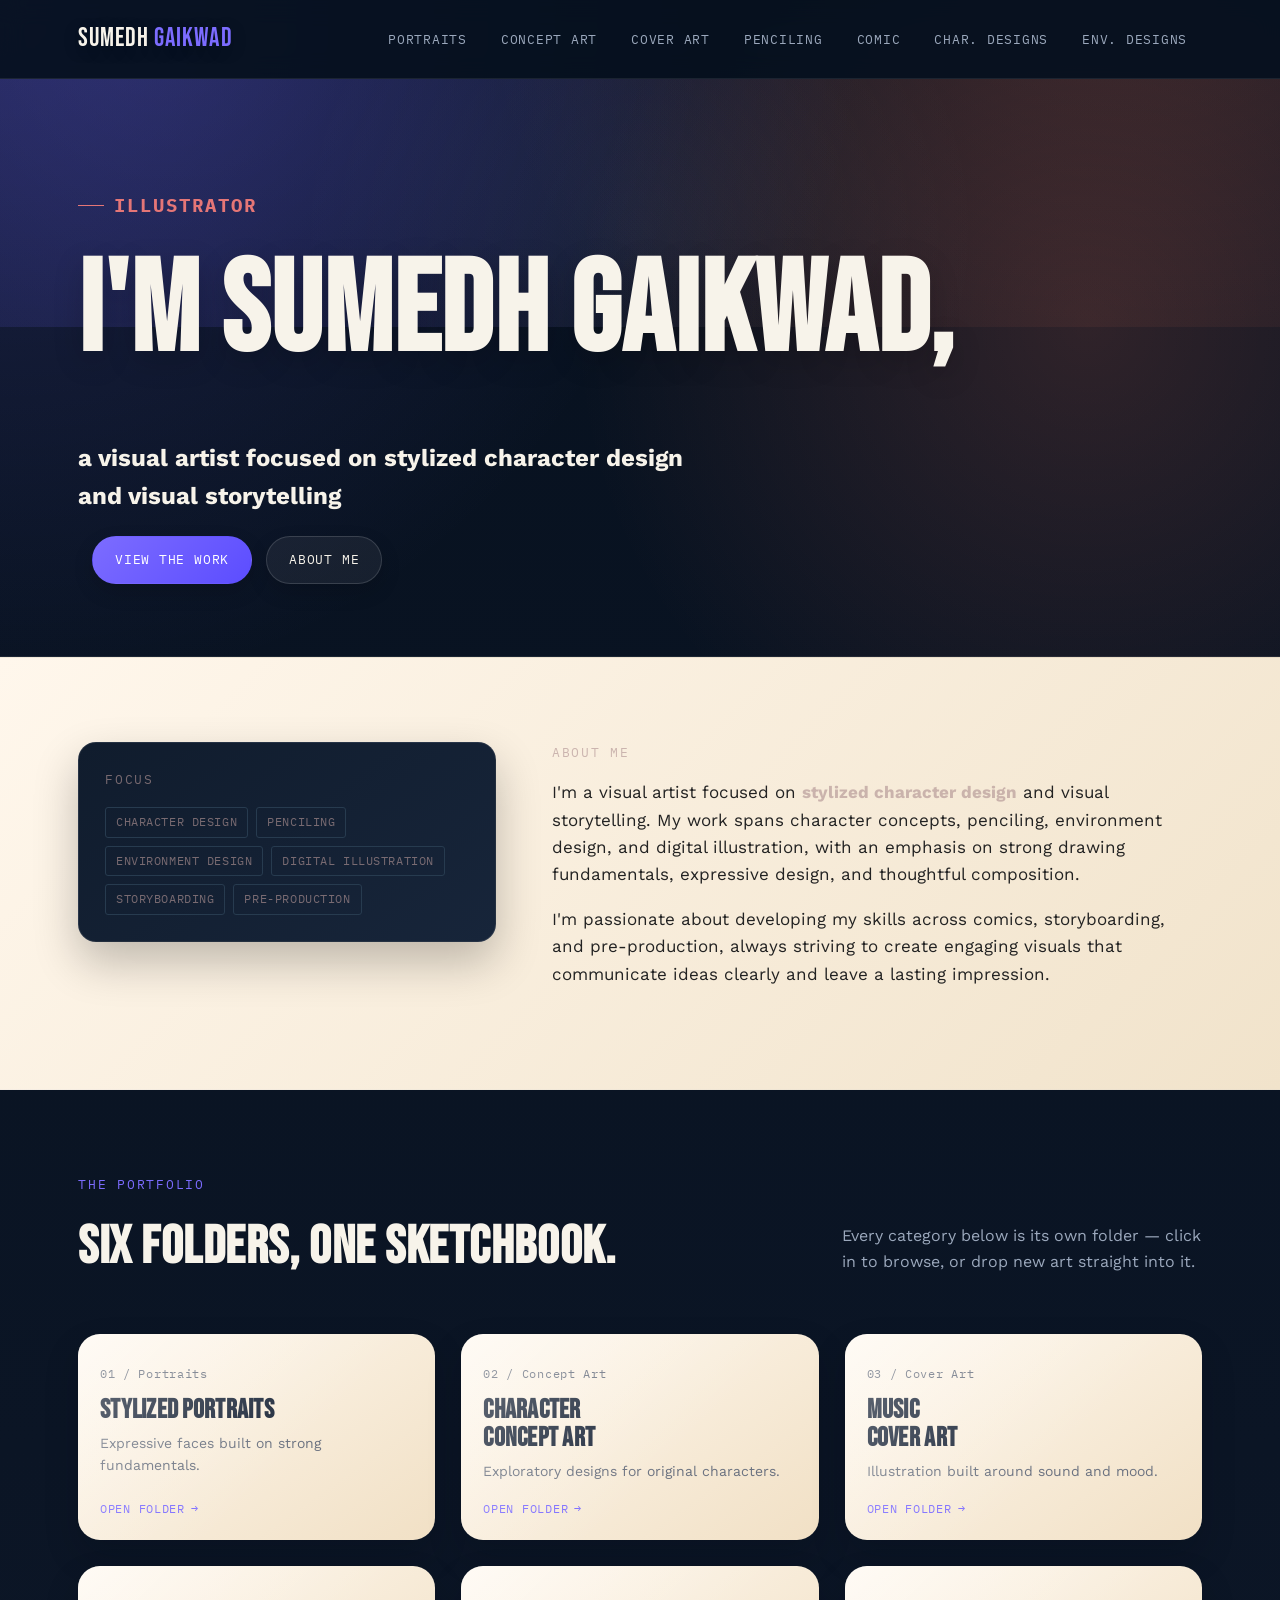
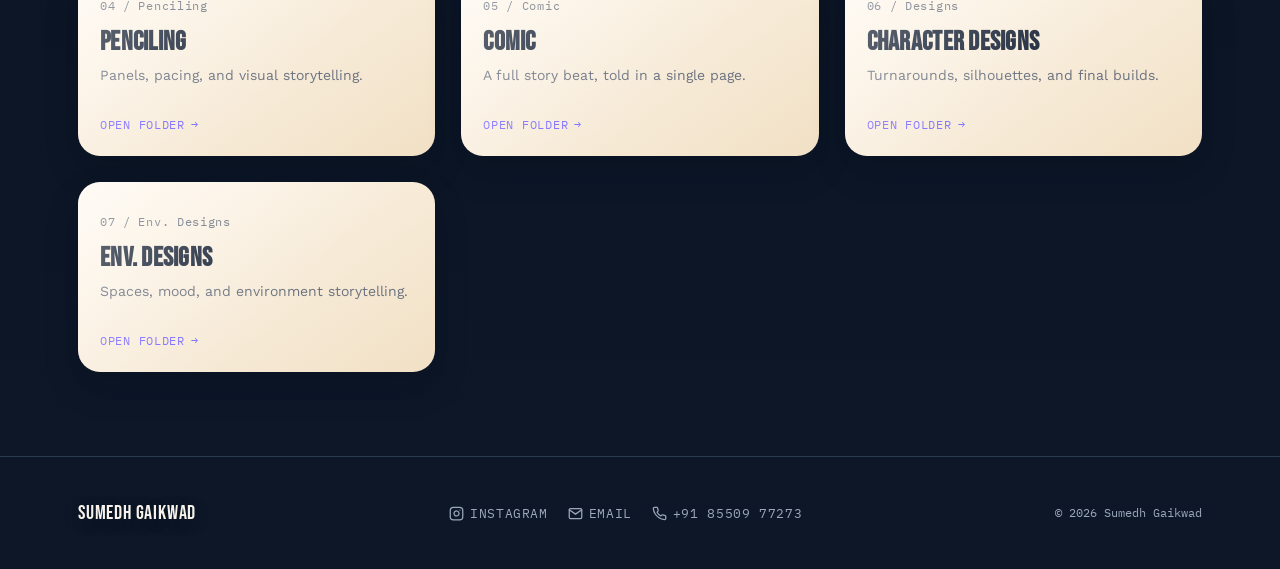
==== commit 4d252347: "Initial commit" ====
--- a/index.html
+++ b/index.html
@@ -24,8 +24,8 @@
         <a href="portraits.html">Portraits</a>
         <a href="character-concept.html">Concept Art</a>
         <a href="music-covers.html">Cover Art</a>
-        <a href="sequential-art.html">Penciling</a>
-        <a href="one-pager.html">Comic Page</a>
+        <a href="penciling.html">Penciling</a>
+        <a href="comic-page.html">Comic</a>
         <a href="character-designs.html">Char. Designs</a>
         <a href="Environment-designs.html">Env. Designs</a>
       </nav>
@@ -55,7 +55,7 @@
           <span class="section-label">Focus</span>
           <div class="tag-row">
             <span class="tag">Character Design</span>
-            <span class="tag">Sequential Art</span>
+            <span class="tag">Penciling</span>
             <span class="tag">Environment Design</span>
             <span class="tag">Digital Illustration</span>
             <span class="tag">Storyboarding</span>
@@ -65,7 +65,7 @@
         <div class="about-copy reveal">
           <span class="section-label">About Me</span>
           <p>I'm a visual artist focused on <strong>stylized character design</strong> and visual storytelling. My work
-            spans character concepts, sequential art, environment design, and digital illustration, with an emphasis on
+            spans character concepts, penciling, environment design, and digital illustration, with an emphasis on
             strong drawing fundamentals, expressive design, and thoughtful composition.</p>
           <p>I'm passionate about developing my skills across comics, storyboarding, and pre-production, always striving
             to create engaging visuals that communicate ideas clearly and leave a lasting impression.</p>
@@ -113,7 +113,7 @@
           <span class="fc-link">Open folder <span class="arrow">→</span></span>
         </a>
 
-        <a href="sequential-art.html" class="folder-card reveal">
+        <a href="penciling.html" class="folder-card reveal">
           <div>
             <span class="fc-index">04 / Penciling</span>
             <h3>Penciling</h3>
@@ -122,10 +122,10 @@
           <span class="fc-link">Open folder <span class="arrow">→</span></span>
         </a>
 
-        <a href="one-pager.html" class="folder-card reveal">
+        <a href="comic-page.html" class="folder-card reveal">
           <div>
-            <span class="fc-index">05 / Comic Page</span>
-            <h3>Comic Page</h3>
+            <span class="fc-index">05 / Comic</span>
+            <h3>Comic</h3>
             <p>A full story beat, told in a single page.</p>
           </div>
           <span class="fc-link">Open folder <span class="arrow">→</span></span>
@@ -136,6 +136,15 @@
             <span class="fc-index">06 / Designs</span>
             <h3>Character Designs</h3>
             <p>Turnarounds, silhouettes, and final builds.</p>
+          </div>
+          <span class="fc-link">Open folder <span class="arrow">→</span></span>
+        </a>
+
+        <a href="Environment-designs.html" class="folder-card reveal">
+          <div>
+            <span class="fc-index">07 / Env. Designs</span>
+            <h3>Env. Designs</h3>
+            <p>Spaces, mood, and environment storytelling.</p>
           </div>
           <span class="fc-link">Open folder <span class="arrow">→</span></span>
         </a>
